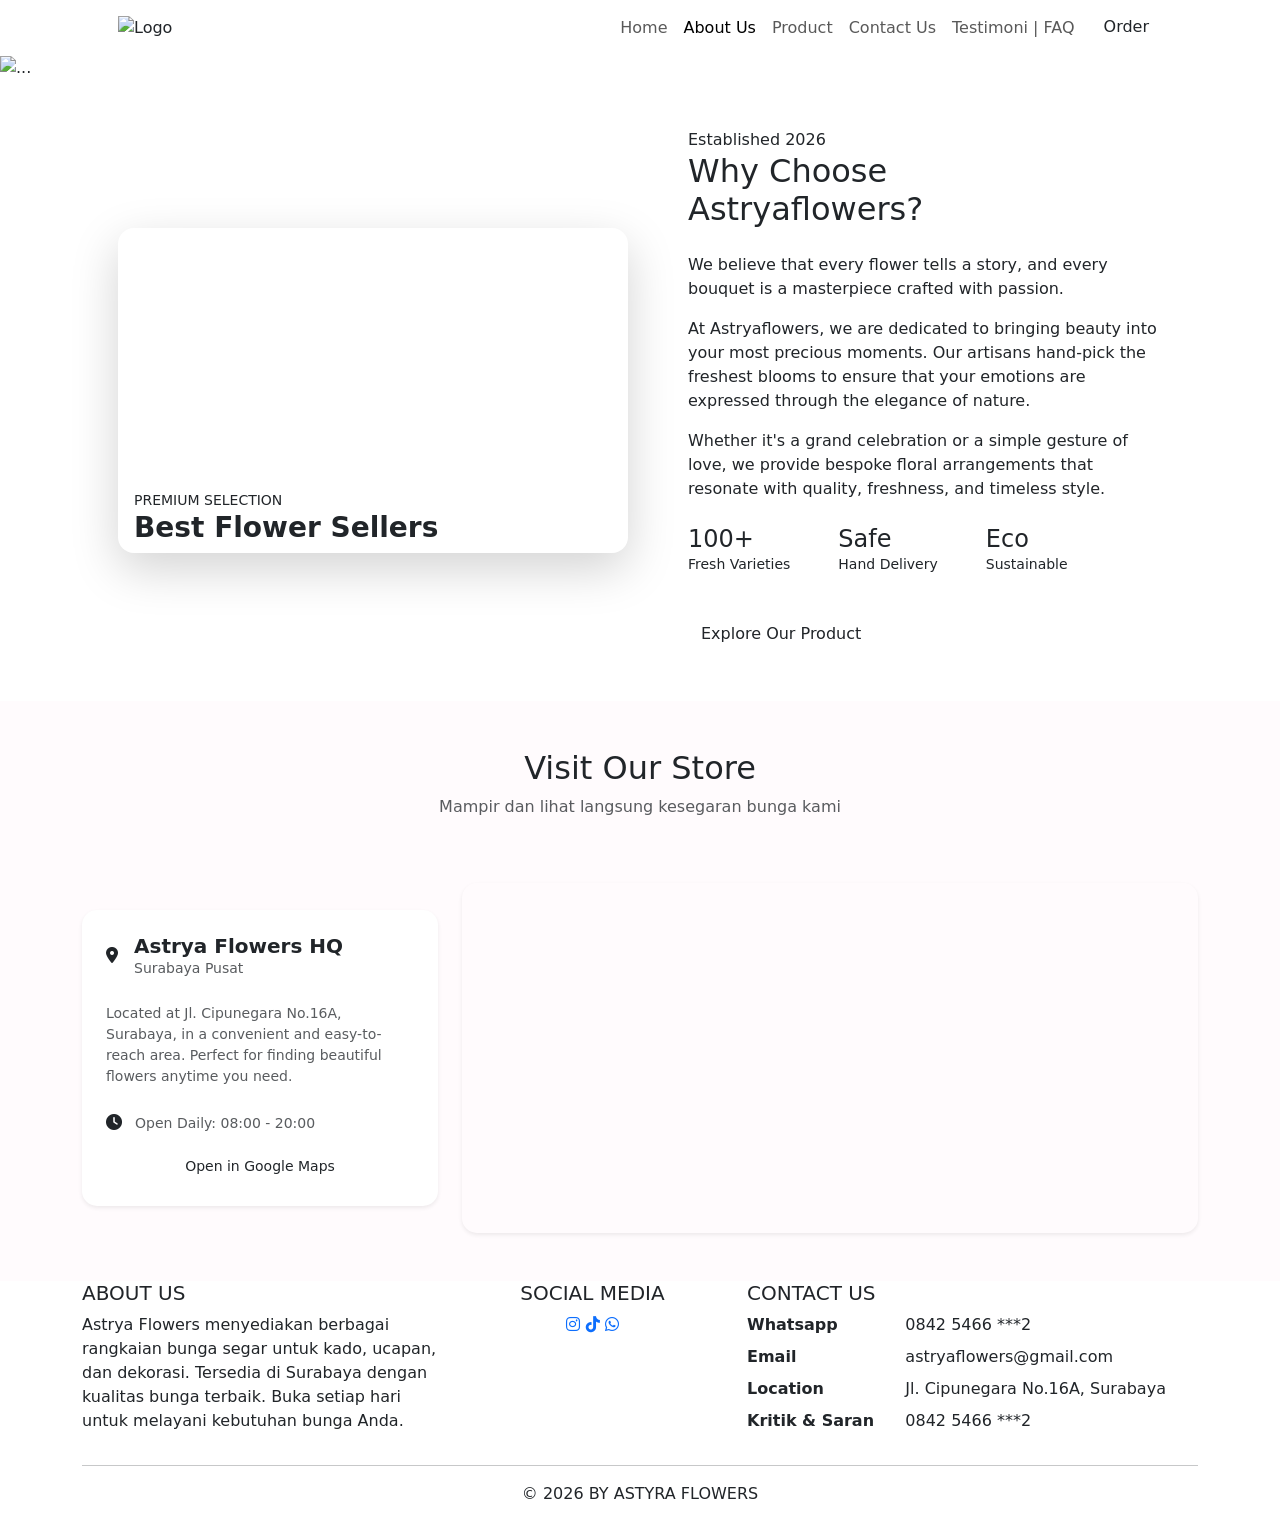
==== menu/aboutus.html @ 5ad3dd06 "Add files via upload" ====
<!doctype html>
<html lang="en">
  <head>
    <meta charset="utf-8" />
    <meta name="viewport" content="width=device-width, initial-scale=1" />
    <title>Tokoh Bunga Si Tasya</title>
    <link
      href="https://cdn.jsdelivr.net/npm/bootstrap@5.3.8/dist/css/bootstrap.min.css"
      rel="stylesheet"
      integrity="sha384-sRIl4kxILFvY47J16cr9ZwB07vP4J8+LH7qKQnuqkuIAvNWLzeN8tE5YBujZqJLB"
      crossorigin="anonymous"
    />
    <link
      rel="stylesheet"
      href="https://cdnjs.cloudflare.com/ajax/libs/font-awesome/6.0.0/css/all.min.css"
    />
    <link
      href="https://fonts.googleapis.com/css2?family=Poppins:ital,wght@0,100;0,200;
0,300;0,400;0,500;0,600;0,700;0,800;0,900;1,100;1,200;1,300;1,400;1,500;1,600;1,700;1,800;1,900&display=swap"
      rel="stylesheet"
    />
    <link rel="preconnect" href="https://fonts.googleapis.com" />
    <link rel="preconnect" href="https://fonts.gstatic.com" crossorigin />
    <link
      href="https://fonts.googleapis.com/css2?family=Manrope:wght@200..800&family=Poppins:ital,wght@0,100;0,
200;0,300;0,400;0,500;0,600;0,700;0,800;0,900;1,100;1,200;1,300;1,400;1,500;1,600;1,700;1,800;1,900&display=swap"
      rel="stylesheet"
    />
    <link rel="stylesheet" href="../assets/css/style.css" />
    <script src="../assets/js/script.js"></script>
  </head>
  <body>
    <nav class="navbar navbar-expand-lg bg-body sticky-top">
      <div class="container-lg px-sm-5">
        <img
          src="../assets/img/logo.png"
          alt="Logo"
          width="130"
          class="d-inline-block align-text-top"
        />
        <button
          class="navbar-toggler"
          type="button"
          data-bs-toggle="collapse"
          data-bs-target="#navbarNav"
        >
          <i class="fas fa-bars"></i>
        </button>
        <div
          class="collapse navbar-collapse justify-content-end"
          id="navbarNav"
        >
          <ul class="navbar-nav">
            <li class="nav-item">
              <a class="nav-link" href="../index.html">Home</a>
            </li>
            <li class="nav-item">
              <a class="nav-link active" aria-current="page" href="aboutus.html"
                >About Us</a
              >
            </li>
            <li class="nav-item">
              <a class="nav-link" href="search.html">Product</a>
            </li>
            <li class="nav-item">
              <a class="nav-link" href="contact.html">Contact Us</a>
            </li>
            <li class="nav-item">
              <a class="nav-link" href="testimoni.html">Testimoni | FAQ</a>
            </li>
            <li class="nav-item ms-2">
              <a
                href="order.html"
                class="btn"
                tabindex="-1"
                role="button"
                aria-disabled="true"
                >Order</a
              >
            </li>
          </ul>
        </div>
      </div>
    </nav>
    <main>
      <div id="carouselExampleCaptions" class="carousel slide">
        <div class="carousel-indicators">
          <button
            type="button"
            data-bs-target="#carouselExampleCaptions"
            data-bs-slide-to="0"
            class="active"
            aria-current="true"
            aria-label="Slide 1"
          ></button>
          <button
            type="button"
            data-bs-target="#carouselExampleCaptions"
            data-bs-slide-to="1"
            aria-label="Slide 2"
          ></button>
          <button
            type="button"
            data-bs-target="#carouselExampleCaptions"
            data-bs-slide-to="2"
            aria-label="Slide 3"
          ></button>
        </div>
        <div class="carousel-inner">
          <div class="carousel-item active">
            <img
              src="../assets/img/imgabout (1).jpg"
              class="d-block w-100 carousel-img"
              alt="..."
            />
            <div class="carousel-caption d-none d-md-block">
              <h5>Beauty in Every Petal</h5>
              <p>
                Discover fresh flower arrangements crafted with love for your
                most special moments.
              </p>
            </div>
          </div>
          <div class="carousel-item">
            <img
              src="../assets/img/imgabout (2).jpg"
              class="d-block w-100 carousel-img"
              alt="..."
            />
            <div class="carousel-caption d-none d-md-block">
              <h5>The Perfect Gift for Your Loved Ones</h5>
              <p>
                From romantic roses to elegant blooms, we help you express every
                feeling through flowers.
              </p>
            </div>
          </div>
          <div class="carousel-item">
            <img
              src="../assets/img/imgabout (3).jpg"
              class="d-block w-100 carousel-img"
              alt="..."
            />
            <div class="carousel-caption d-none d-md-block">
              <h5>Fresh, Elegant, and Full of Life</h5>
              <p>
                Handpicked from the finest gardens and arranged by professional
                florists just for you.
              </p>
            </div>
          </div>
        </div>
        <button
          class="carousel-control-prev"
          type="button"
          data-bs-target="#carouselExampleCaptions"
          data-bs-slide="prev"
        >
          <span class="carousel-control-prev-icon" aria-hidden="true"></span>
          <span class="visually-hidden">Previous</span>
        </button>
        <button
          class="carousel-control-next"
          type="button"
          data-bs-target="#carouselExampleCaptions"
          data-bs-slide="next"
        >
          <span class="carousel-control-next-icon" aria-hidden="true"></span>
          <span class="visually-hidden">Next</span>
        </button>
      </div>
      <div class="aboutus container my-5 px-5">
        <div class="row align-items-center">
          <div class="col-md-6 mb-4 mb-md-0">
            <div
              class="video-container position-relative overflow-hidden rounded-4 shadow-lg"
            >
              <video
                src="../assets/video/video.mp4"
                loop
                autoplay
                muted
                class="w-100"
              ></video>
              <div class="video-overlay-text ms-3">
                <p class="mb-0 small text-uppercase tracking-widest">
                  Premium Selection
                </p>
                <h3 class="fw-bold">Best Flower Sellers</h3>
              </div>
            </div>
          </div>

          <div class="col-md-6 ps-md-5">
            <div class="content-about-us">
              <span class="sub-title">Established 2026</span>
              <h2 class="about-title mb-4">
                Why Choose <br /><span>Astryaflowers?</span>
              </h2>

              <div class="description-box">
                <p class="p-highlight">
                  We believe that every flower tells a story, and every bouquet
                  is a masterpiece crafted with passion.
                </p>
                <p class="p-normal">
                  At Astryaflowers, we are dedicated to bringing beauty into your
                most precious moments. Our artisans hand-pick the freshest
                blooms to ensure that your emotions are expressed through the
                elegance of nature. 
                </p>
                <p class="p-normal">
                  Whether it's a grand celebration or a simple gesture of love,
                  we provide bespoke floral arrangements that resonate with
                  quality, freshness, and timeless style.
                </p>
              </div>

              <div class="about-features d-flex gap-5 my-4">
                <div class="feature-item">
                  <h4 class="m-0">100+</h4>
                  <p class="small">Fresh Varieties</p>
                </div>
                <div class="feature-item">
                  <h4 class="m-0">Safe</h4>
                  <p class="small">Hand Delivery</p>
                </div>
                <div class="feature-item">
                  <h4 class="m-0">Eco</h4>
                  <p class="small">Sustainable</p>
                </div>
              </div>
              <a href="#" class="btn btn-about">Explore Our Product</a>
            </div>
          </div>
        </div>
      </div>
      <section class="location-section py-5" style="background-color: #fffbfd">
        <div class="container">
          <div class="row text-center mb-5">
            <h2 class="title-pink">Visit Our <span>Store</span></h2>
            <p class="text-muted">
              Mampir dan lihat langsung kesegaran bunga kami
            </p>
          </div>

          <div class="row g-4 align-items-center">
            <div class="col-lg-4">
              <div
                class="address-card p-4 shadow-sm bg-white"
                style="border-radius: 15px"
              >
                <div class="d-flex align-items-center mb-4">
                  <div class="icon-circle-lg">
                    <i class="fa-solid fa-location-dot"></i>
                  </div>
                  <div class="ms-3">
                    <h5 class="fw-bold mb-0">Astrya Flowers HQ</h5>
                    <p class="text-muted mb-0 small">Surabaya Pusat</p>
                  </div>
                </div>
                <p class="text-muted mb-4 small line-height-lg">
                  Located at Jl. Cipunegara No.16A, Surabaya, in a convenient
                  and easy-to-reach area. Perfect for finding beautiful flowers
                  anytime you need.
                </p>
                <div class="mb-3">
                  <i class="fa-solid fa-clock text-pink me-2"></i>
                  <span class="small text-muted"
                    >Open Daily: 08:00 - 20:00</span
                  >
                </div>
                <a
                  href="https://maps.app.goo.gl/qpwp1xAPnHwEZKLU6"
                  target="_blank"
                  class="btn btn-pink-outline btn-sm w-100"
                >
                  Open in Google Maps
                </a>
              </div>
            </div>

            <div class="col-lg-8">
              <div
                class="map-container shadow-sm overflow-hidden"
                style="border-radius: 15px; height: 350px"
              >
                <iframe
                  src="https://www.google.com/maps/embed?pb=!1m18!1m12!1m3!1d3957.1814268337307!2d112.78631322476122!3d-7.333511342674912!2m3!1f0!2f0!3f0!3m2!1i1024!2i768!4f13.1!3m3!1m2!1s0x2dd7fab87edcad15%3A0x9bb91f4c0676c64e!2sUniversitas%20Pembangunan%20Nasional%2C%20Surabaya%2C%20Jawa%20Timur!5e0!3m2!1sid!2sid!4v1776509531746!5m2!1sid!2sid"
                  width="100%"
                  height="100%"
                  style="border: 0"
                  allowfullscreen=""
                  loading="lazy"
                  referrerpolicy="no-referrer-when-downgrade"
                ></iframe>
              </div>
            </div>
          </div>
        </div>
      </section>
    </main>
    <footer class="footer-section">
      <div class="container">
        <div class="row gy-4">
          <div class="col-lg-4 col-md-6">
            <h5 class="footer-title">ABOUT US</h5>
            <p class="footer-text">
              Astrya Flowers menyediakan berbagai rangkaian bunga segar untuk
              kado, ucapan, dan dekorasi. Tersedia di Surabaya dengan kualitas
              bunga terbaik. Buka setiap hari untuk melayani kebutuhan bunga
              Anda.
            </p>
          </div>

          <div class="col-lg-3 col-md-6 text-lg-center">
            <h5 class="footer-title">SOCIAL MEDIA</h5>
            <div class="social-icons">
              <a href="#"><i class="fa-brands fa-instagram"></i></a>
              <a href="#"><i class="fa-brands fa-tiktok"></i></a>
              <a href="#"><i class="fa-brands fa-whatsapp"></i></a>
            </div>
          </div>

          <div class="col-lg-5 col-md-12">
            <h5 class="footer-title">CONTACT US</h5>
            <div class="contact-info">
              <div class="row mb-2">
                <div class="col-4 fw-bold label-color">Whatsapp</div>
                <div class="col-8 footer-text">0842 5466 ***2</div>
              </div>
              <div class="row mb-2">
                <div class="col-4 fw-bold label-color">Email</div>
                <div class="col-8 footer-text">astryaflowers@gmail.com</div>
              </div>
              <div class="row mb-2">
                <div class="col-4 fw-bold label-color">Location</div>
                <div class="col-8 footer-text">Jl. Cipunegara No.16A, Surabaya</div>
              </div>
              <div class="row">
                <div class="col-4 fw-bold label-color">Kritik & Saran</div>
                <div class="col-8 footer-text">0842 5466 ***2</div>
              </div>
            </div>
          </div>
        </div>

        <div class="footer-bottom text-center">
          <hr class="footer-hr" />
          <p>&copy; 2026 BY ASTYRA FLOWERS</p>
        </div>
      </div>
    </footer>

    <script src="../assets/js/script.js"></script>
    <script
      src="https://cdn.jsdelivr.net/npm/bootstrap@5.3.8/dist/js/bootstrap.bundle.min.js"
      integrity="sha384-FKyoEForCGlyvwx9Hj09JcYn3nv7wiPVlz7YYwJrWVcXK/BmnVDxM+D2scQbITxI"
      crossorigin="anonymous"
    ></script>
  </body>
</html>
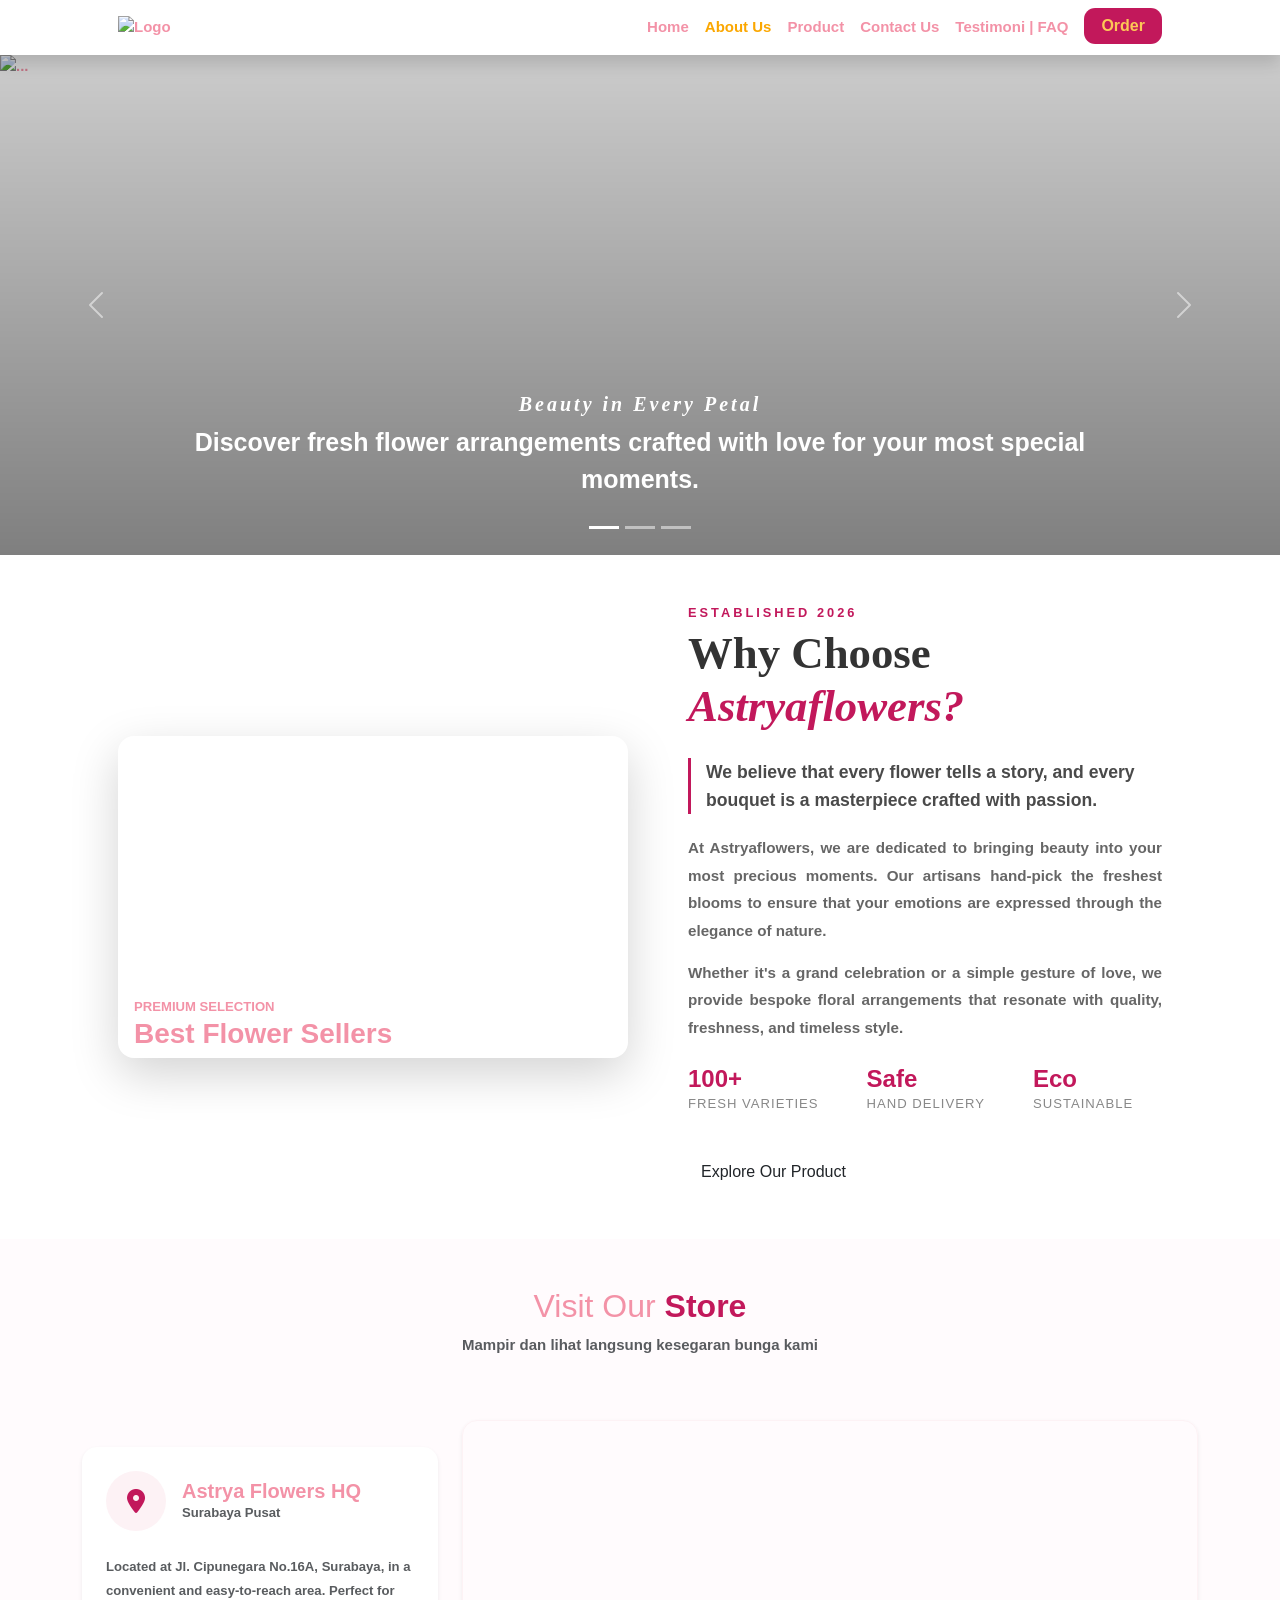
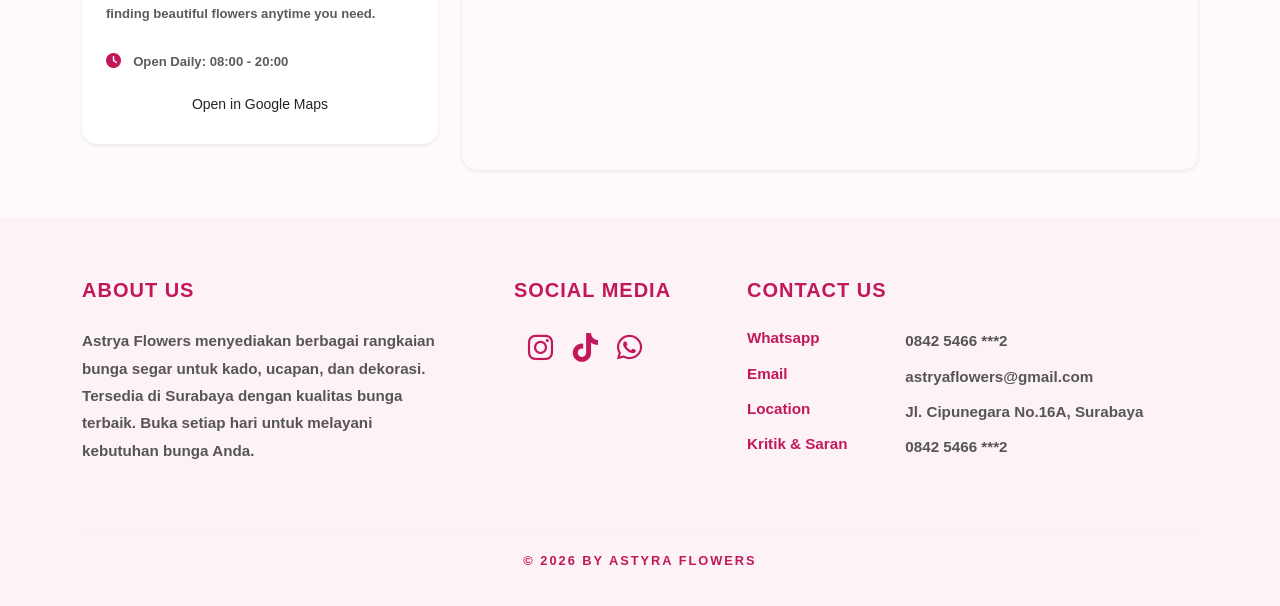
==== commit e8d8c3f6: "Update aboutus.html" ====
--- a/menu/aboutus.html
+++ b/menu/aboutus.html
@@ -3,7 +3,7 @@
   <head>
     <meta charset="utf-8" />
     <meta name="viewport" content="width=device-width, initial-scale=1" />
-    <title>Tokoh Bunga Si Tasya</title>
+    <title>syaasstore</title>
     <link
       href="https://cdn.jsdelivr.net/npm/bootstrap@5.3.8/dist/css/bootstrap.min.css"
       rel="stylesheet"
@@ -26,14 +26,14 @@
 200;0,300;0,400;0,500;0,600;0,700;0,800;0,900;1,100;1,200;1,300;1,400;1,500;1,600;1,700;1,800;1,900&display=swap"
       rel="stylesheet"
     />
-    <link rel="stylesheet" href="../assets/css/style.css" />
-    <script src="../assets/js/script.js"></script>
+    <link rel="stylesheet" href="../css/style.css" />
+    <script src="../js/script.js"></script>
   </head>
   <body>
     <nav class="navbar navbar-expand-lg bg-body sticky-top">
       <div class="container-lg px-sm-5">
         <img
-          src="../assets/img/logo.png"
+          src="../img/logo.png"
           alt="Logo"
           width="130"
           class="d-inline-block align-text-top"
@@ -109,7 +109,7 @@
         <div class="carousel-inner">
           <div class="carousel-item active">
             <img
-              src="../assets/img/imgabout (1).jpg"
+              src="../img/imgabout (1).jpg"
               class="d-block w-100 carousel-img"
               alt="..."
             />
@@ -123,7 +123,7 @@
           </div>
           <div class="carousel-item">
             <img
-              src="../assets/img/imgabout (2).jpg"
+              src="../img/imgabout (2).jpg"
               class="d-block w-100 carousel-img"
               alt="..."
             />
@@ -137,7 +137,7 @@
           </div>
           <div class="carousel-item">
             <img
-              src="../assets/img/imgabout (3).jpg"
+              src="../img/imgabout (3).jpg"
               class="d-block w-100 carousel-img"
               alt="..."
             />
@@ -176,7 +176,7 @@
               class="video-container position-relative overflow-hidden rounded-4 shadow-lg"
             >
               <video
-                src="../assets/video/video.mp4"
+                src="../video/video.mp4"
                 loop
                 autoplay
                 muted
@@ -352,7 +352,7 @@
       </div>
     </footer>
 
-    <script src="../assets/js/script.js"></script>
+    <script src="../js/script.js"></script>
     <script
       src="https://cdn.jsdelivr.net/npm/bootstrap@5.3.8/dist/js/bootstrap.bundle.min.js"
       integrity="sha384-FKyoEForCGlyvwx9Hj09JcYn3nv7wiPVlz7YYwJrWVcXK/BmnVDxM+D2scQbITxI"
--- a/css/style.css
+++ b/css/style.css
@@ -0,0 +1,889 @@
+:root {
+  --primary-text: "poppins", sans-serif;
+  --secondary-text: "manrope", sans-serif;
+  --pink: #f392a7;
+  --black: #000000;
+  --white: #ffffff;
+  --yellow: #fdc856;
+  --maroon: #c2185b;
+  --yellow1: #fba700;
+  --regular: 400;
+  --semibold: 600;
+  --bold: 700;
+  --shadow-soft: 0 0.3rem 0.5rem rgba(0, 0, 0, 0.1);
+  --shadow-medium: 0 8px 16px rgba(0, 0, 0, 0.15);
+  --radius-pill: 5rem;
+  --radius-soft: 5px;
+}
+body {
+  font-family: var(--primary-text);
+  font-weight: var(--semibold);
+  color: var(--pink) !important;
+  font-size: 15px;
+}
+
+.navbar {
+  box-shadow: var(--shadow-medium);
+}
+.navbar-nav .nav-item a {
+  color: var(--pink);
+  transition: color 0.2s;
+}
+.navbar-nav .nav-item a:hover {
+  color: var(--yellow1);
+}
+.navbar-nav .nav-item .active {
+  color: var(--yellow1);
+}
+.navbar-nav .nav-item .btn {
+  font-weight: var(--bold);
+  padding: 0.3rem 1rem;
+  border-radius: 0.7rem;
+  background-color: var(--maroon);
+  color: var(--yellow);
+  transition:
+    color 0.2s,
+    background-color 0.2s;
+}
+.navbar-nav .nav-item .btn:hover {
+  color: var(--white);
+  background-color: var(--pink);
+}
+.navbar-toggler {
+  border: none;
+  color: var(--pink);
+}
+
+.navbar-toggler:focus {
+  outline: none;
+  box-shadow: none;
+}
+.content-left h1 {
+  font-size: 50px;
+  font-family: var(--primary-text);
+}
+.content-left-text span {
+  color: var(--maroon);
+  font-weight: var(--bold);
+}
+.content-left p {
+  font-weight: var(--regular);
+  font-family: var(--secondary-text);
+}
+.content-left .btn {
+  background-color: var(--yellow);
+  padding: 0.8rem 2rem;
+  border-radius: 5rem;
+  font-size: 20px;
+  box-shadow: 0 8px 16px rgba(0, 0, 0, 0.1);
+}
+.content-left .btn a {
+  text-decoration: none;
+  color: var(--white);
+  font-weight: var(--bold);
+}
+.content-left .btn:hover {
+  background-color: var(--yellow1);
+}
+
+.content-right-img {
+  width: 100%;
+
+  -webkit-mask-image: linear-gradient(to bottom, black 50%, transparent 100%);
+  mask-image: linear-gradient(to bottom, black 50%, transparent 100%);
+
+  -webkit-mask-repeat: no-repeat;
+  mask-repeat: no-repeat;
+
+  -webkit-mask-size: 100% 100%;
+  mask-size: 100% 100%;
+}
+
+.content2 .content2-top {
+  border-radius: 15px;
+  padding: 1rem;
+  background: #fdf2f5;
+}
+.content2 .heading {
+  font-family: var(--primary-text);
+  font-weight: var(--bold);
+  font-size: 35px;
+  color: var(--maroon);
+  margin: 0;
+}
+.content2 span {
+  color: var(--pink);
+  margin: 0;
+}
+.content2 .content2-top .btn {
+  font-weight: var(--bold);
+  padding: 0.3rem 1rem;
+  border-radius: 0.7rem;
+  background-color: var(--yellow1);
+  color: var(--white);
+  transition:
+    color 0.2s,
+    background-color 0.2s;
+}
+.content2 .content2-top .btn:hover {
+  color: var(--white);
+  background-color: var(--pink);
+}
+.content2 .center .search-btn {
+  background: var(--pink);
+  border: none;
+  padding: 11px 16px;
+  border-radius: 10%;
+  color: var(--white);
+}
+.content2 .center .form-control {
+  border: 2px solid #f5dde2;
+  border-radius: 25px 0 0 25px;
+  box-shadow: 0 2px 4px rgba(0, 0, 0, 0.15);
+}
+.content2 .center .form-control:focus {
+  box-shadow:
+    0 0 10px pink,
+    0 0 20px pink;
+  border: 2px solid var(--pink);
+}
+.content2-main .card {
+  border: none;
+}
+
+.content2-main .img-wrapper {
+  width: 100%;
+  height: 300px;
+  overflow: hidden;
+  border-radius: 1.7rem;
+  box-shadow: var(--shadow-medium);
+}
+
+.content2-main .img-wrapper img {
+  width: 100%;
+  height: 100%;
+  object-fit: cover;
+  transition: transform 0.4s ease;
+}
+.content2-main .img-wrapper:hover img {
+  transform: scale(1.1);
+}
+
+.content2-main .card-footer {
+  width: 100%;
+  box-shadow:
+    0 0 5px pink,
+    0 0 7px pink;
+  border-radius: 2rem;
+  background: var(--white);
+  color: var(--marron) !important;
+  padding: 8px 13px;
+  transition:
+    background 0.3s,
+    color 0.3s;
+}
+
+.content2-main .card-footer i {
+  color: var(--pink);
+}
+
+.content2-main .card-footer:hover {
+  width: 100%;
+  box-shadow:
+    0 0 5px rgb(159, 149, 151),
+    0 0 7px rgb(148, 132, 134);
+  border-radius: 2rem;
+  background: var(--maroon);
+  color: var(--pink);
+  padding: 8px 13px;
+}
+.content2-main .card-body .text-start {
+  font-weight: var(--bold);
+  font-size: 20px;
+  color: var(--pink);
+}
+.content2-main .card-body .text-harga {
+  font-weight: var(--semibold);
+  font-size: 20px;
+  color: var(--maroon);
+}
+
+.badge-custom {
+  display: inline-block;
+  font-weight: var(--bold);
+  font-size: 20px;
+  background: var(--yellow1);
+  color: #fff !important;
+  padding: 5px 12px;
+  border-radius: 10px;
+  transition: background 0.2s;
+}
+
+.badge-custom:hover {
+  background: var(--pink);
+}
+
+.content2-main {
+  position: relative;
+}
+
+.btn-slider {
+  position: absolute;
+  top: 50%;
+  transform: translateY(-50%);
+  z-index: 999;
+  background: white;
+  color: #333;
+  border: none;
+  box-shadow: 0 4px 10px rgba(0, 0, 0, 0.2);
+  width: 45px;
+  height: 45px;
+  border-radius: 50%;
+  display: flex;
+  align-items: center;
+  justify-content: center;
+  cursor: pointer;
+  transition: all 0.3s ease;
+}
+
+.btn-slider.prev {
+  left: 10px;
+}
+
+.btn-slider.next {
+  right: 10px;
+}
+
+.btn-slider:hover {
+  background: var(--maroon);
+  color: white;
+}
+
+.content3 .row {
+  display: flex;
+  align-items: center;
+  justify-content: center;
+  gap: 2rem;
+  font-family: var(--primary-text);
+  flex-wrap: wrap;
+}
+.content3 .row .video-container {
+  flex: 1 1 30rem;
+  position: relative;
+  width: 100%;
+}
+.content3 .row .video-container h3 {
+  position: absolute;
+  top: 50%;
+  left: 0;
+  transform: translateY(-50%);
+  font-size: clamp(1.5rem, 5vw, 3rem);
+  background: var(--white);
+  width: 100%;
+  padding: 1rem;
+  text-align: center;
+  mix-blend-mode: screen;
+  margin: 0;
+}
+.content3 .row .video-container video {
+  width: 100%;
+  border: 0.8rem solid white; 
+  border-radius: 0.5rem;
+  box-shadow: 0 0.5rem 1rem rgba(0, 0, 0, 0.1);
+  object-fit: cover;
+}
+.content3 .row .content-about-us {
+  flex: 1 1 30rem;
+  padding: 1rem;
+}
+
+.content3 .row .content-about-us h3 {
+  font-size: 25px;
+  color: var(--yellow1);
+  font-weight: var(--bold);
+}
+.content3 .row .content-about-us p {
+  font-size: 20px;
+  color: #4a4a4a;
+  font-family: var(--secondary-text);
+  line-height: 1.5;
+  font-weight: var(--regular);
+}
+
+.content3 .row .content-about-us .btn {
+  font-weight: var(--bold);
+  padding: 0.3rem 1rem;
+  border-radius: 0.7rem;
+  background-color: var(--yellow1);
+  color: var(--white);
+  transition:
+    color 0.2s,
+    background-color 0.2s;
+}
+
+.content3 .row .content-about-us .btn:hover {
+  color: var(--white);
+  background-color: var(--pink);
+}
+
+.footer-section {
+  background-color: #fdf2f5;
+  padding: 60px 0 20px;
+  color: #4a4a4a;
+  font-size: 0.95rem;
+}
+
+.footer-title {
+  color: var(--maroon);
+  font-weight: 700;
+  margin-bottom: 25px;
+  letter-spacing: 1px;
+}
+
+.footer-text {
+  line-height: 1.8;
+  color: #555;
+}
+
+.label-color {
+  color: var(--maroon);
+}
+
+.social-icons a {
+  font-size: 1.8rem;
+  color: var(--maroon);
+  margin-right: 15px;
+  transition: 0.3s;
+}
+
+.social-icons a:hover {
+  opacity: 0.7;
+}
+
+.footer-bottom {
+  margin-top: 50px;
+  text-transform: uppercase;
+  font-size: 0.8rem;
+  letter-spacing: 2px;
+  color: var(--maroon);
+}
+
+.footer-hr {
+  border-top: 1px solid #e0e0e0;
+  margin-bottom: 20px;
+}
+.catalog .title {
+  font-size: 70px;
+  font-weight: var(--bold);
+  color: var(--maroon);
+  line-height: 1.2;
+}
+.catalog .title span {
+  font-family: "Playfair Display", serif;
+  font-weight: var(--bold);
+  font-style: italic;
+  color: var(--yellow1);
+}
+.catalog1 .search-btn {
+  background: var(--pink);
+  border: none;
+  padding: 8px 13px;
+  border-radius: 10%;
+  color: var(--white);
+}
+.catalog1 .form-control {
+  border: 2px solid #f5dde2;
+  border-radius: 25px 0 0 25px;
+  box-shadow: 0 2px 4px rgba(0, 0, 0, 0.15);
+}
+.catalog1 .form-control:focus {
+  box-shadow:
+    0 0 10px pink,
+    0 0 20px pink;
+  border: 2px solid var(--pink);
+}
+.img-wrapper {
+  overflow: hidden;
+  border-radius: 10px;
+}
+.card-overlay {
+  position: absolute;
+  top: 0;
+  left: 0;
+  width: 100%;
+  height: 100%;
+  display: flex;
+  align-items: center;
+  justify-content: center;
+  transition: 0.3s;
+}
+
+.overlay-content {
+  background: rgba(255, 255, 255, 0.9);
+  padding: 10px 20px;
+  border-radius: 50px;
+  text-align: center;
+  color: var(--maroon);
+  box-shadow: 0 4px 15px rgba(0, 0, 0, 0.1);
+  min-width: 120px;
+  border: 1px solid rgba(255, 255, 255, 0.3);
+}
+
+.overlay-content h6 {
+  font-weight: 700;
+  font-size: 0.9rem;
+  margin-bottom: 0;
+}
+
+.overlay-content a {
+  font-size: 0.75rem;
+  color: #666;
+  display: block;
+  text-decoration: none;
+}
+
+.img-wrapper:hover .overlay-content {
+  transform: scale(1.1);
+  background: #ffffff;
+  transition: 0.3s;
+}
+
+.carousel-item::after {
+  content: "";
+  position: absolute;
+  top: 0;
+  left: 0;
+  width: 100%;
+  height: 100%;
+  background: linear-gradient(rgba(0, 0, 0, 0.2), rgba(0, 0, 0, 0.5));
+  z-index: 1;
+}
+
+.carousel-img {
+  height: 500px;
+  object-fit: cover;
+}
+.carousel-caption {
+  font-size: 25px;
+  text-shadow: 1px rgba(0, 0, 0, 0.1);
+  z-index: 2;
+}
+.carousel-caption h5 {
+  font-family: "Playfair Display", serif;
+  font-style: italic;
+  letter-spacing: 3px;
+  font-weight: var(--semibold);
+}
+
+.sub-title {
+  color: var(--maroon);
+  font-weight: 600;
+  text-transform: uppercase;
+  letter-spacing: 3px;
+  font-size: 0.8rem;
+  display: block;
+  margin-bottom: 5px;
+}
+
+.about-title {
+  font-family: "Playfair Display", serif;
+  font-size: 2.8rem;
+  font-weight: 800;
+  line-height: 1.2;
+  color: #333;
+}
+
+.about-title span {
+  color: var(--maroon);
+  font-style: italic;
+}
+
+.p-highlight {
+  font-size: 1.1rem;
+  font-weight: 600;
+  color: #4a4a4a;
+  line-height: 1.6;
+  margin-bottom: 20px;
+  border-left: 3px solid var(--maroon);
+  padding-left: 15px;
+}
+
+.p-normal {
+  font-size: 0.95rem;
+  color: #666;
+  line-height: 1.8;
+  text-align: justify;
+  margin-bottom: 15px;
+}
+
+.feature-item h4 {
+  color: var(--maroon);
+  font-weight: 800;
+}
+
+.feature-item p {
+  text-transform: uppercase;
+  letter-spacing: 1px;
+  font-weight: 500;
+  color: #888;
+}
+.btn-filter {
+  border: 2px solid var(--maroon);
+  background: transparent;
+  color: var(--maroon);
+  border-radius: 50px;
+  padding: 8px 25px;
+  font-weight: 600;
+  transition: 0.3s;
+}
+
+.btn-filter:hover,
+.btn-filter.active {
+  background: var(--maroon);
+  color: white;
+}
+
+.product-item {
+  transition:
+    transform 0.4s ease,
+    opacity 0.4s ease;
+}
+
+.product-item.hide {
+  display: none;
+}
+
+.contactus .title {
+  font-size: 70px;
+  font-weight: var(--bold);
+  color: var(--maroon);
+  line-height: 1.2;
+}
+.contactus .title span {
+  font-family: "Playfair Display", serif;
+  font-weight: var(--bold);
+  font-style: italic;
+  color: var(--yellow1);
+}
+.contact-content .contact-box {
+  background: var(--maroon);
+  padding: 2rem 1rem;
+  color: var(--white);
+  text-align: center;
+  border-radius: 15px;
+  display: flex;
+  flex-direction: column;
+  align-items: center;
+  justify-content: center;
+  gap: 10px;
+  transition: all 0.3s ease;
+  cursor: pointer;
+  height: 100%;
+  box-shadow: 0 5px 15px rgba(194, 24, 91, 0.2);
+}
+
+.contact-content .contact-box:hover {
+  transform: translateY(-8px);
+  background: #880e4f;
+  box-shadow: 0 10px 25px rgba(194, 24, 91, 0.4);
+}
+
+.contact-content .contact-box i {
+  font-size: 2rem;
+  margin-bottom: 5px;
+}
+
+.contact-content .contact-box span {
+  font-weight: 600;
+  text-transform: uppercase;
+  letter-spacing: 1px;
+  font-size: 0.9rem;
+}
+
+.title-contact {
+  color: #4a4a4a;
+  font-weight: 800;
+  text-transform: uppercase;
+}
+.title-contact span {
+  color: var(--maroon);
+}
+
+.icon-box {
+  width: 45px;
+  height: 45px;
+  background-color: #fdf2f5;
+  color: var(--maroon);
+  border-radius: 12px;
+  display: flex;
+  align-items: center;
+  justify-content: center;
+  font-size: 1.2rem;
+}
+
+.contact-card-form {
+  background: #ffffff;
+  border-radius: 20px;
+  box-shadow: 0 15px 35px rgba(194, 24, 91, 0.08);
+  border: 1px solid #fdf2f5;
+}
+
+.custom-input {
+  background-color: #fdf2f5;
+  border: 1px solid transparent;
+  border-radius: 10px;
+  padding: 12px 15px;
+  transition: 0.3s;
+}
+
+.custom-input:focus {
+  background-color: #fff;
+  border-color: var(--maroon);
+  box-shadow: 0 0 0 0.25rem rgba(194, 24, 91, 0.1);
+  outline: none;
+}
+
+.btn-send {
+  background-color: var(--maroon);
+  color: white;
+  font-weight: 700;
+  padding: 12px;
+  border-radius: 10px;
+  border: none;
+  transition: 0.3s;
+}
+
+.btn-send:hover {
+  background-color: #880e4f;
+  transform: translateY(-2px);
+  box-shadow: 0 5px 15px rgba(194, 24, 91, 0.3);
+  color: white;
+}
+
+.card-input-pink {
+  background: white;
+  border-radius: 20px;
+  border: 1px solid #fce4ec;
+}
+
+.title-pink span {
+  color: var(--maroon);
+  font-weight: 800;
+}
+
+.custom-input {
+  background-color: #fff9fb;
+  border: 1px solid #f8bbd0;
+}
+
+.btn-pink {
+  background-color: var(--maroon);
+  color: white;
+  font-weight: 700;
+  border-radius: 10px;
+  transition: 0.3s;
+}
+
+.btn-pink:hover {
+  background-color: #880e4f;
+  color: white;
+}
+
+.icon-circle-lg {
+  width: 60px;
+  height: 60px;
+  background: #fdf2f5;
+  color: var(--maroon);
+  border-radius: 50%;
+  display: flex;
+  align-items: center;
+  justify-content: center;
+  font-size: 1.5rem;
+}
+
+.text-pink {
+  color: var(--maroon);
+}
+.line-height-lg {
+  line-height: 1.8;
+}
+
+.map-container {
+  border: 1px solid #fdf2f5;
+}
+
+.custom-pill {
+  color: var(--maroon) !important;
+  font-weight: 600;
+}
+
+.custom-pill.active {
+  background-color: var(--maroon) !important;
+  color: white !important;
+}
+
+.feedback-card {
+  background: white;
+  padding: 15px;
+  border-radius: 15px;
+  margin-bottom: 15px;
+  border-left: 5px solid var(--maroon);
+  box-shadow: 0 4px 10px rgba(0, 0, 0, 0.05);
+  animation: fadeIn 0.5s ease;
+}
+
+.form-control,
+.form-select {
+  border: 1px solid #f8bbd0;
+  border-radius: 10px;
+  padding: 12px;
+}
+
+.form-control:focus,
+.form-select:focus {
+  border-color: var(--maroon);
+  box-shadow: 0 0 0 0.25rem rgba(194, 24, 91, 0.1);
+}
+
+.form-label {
+  color: #444;
+  font-size: 0.9rem;
+  margin-bottom: 5px;
+}
+.content4 {
+  border-radius: 15px;
+  padding: 1rem;
+  background: #fdf2f5;
+}
+
+.content4 .heading {
+  font-family: var(--primary-text);
+  font-weight: var(--bold);
+  font-size: 35px;
+  color: var(--maroon);
+  margin: 0;
+}
+.content4 span {
+  color: var(--pink);
+  margin: 0;
+}
+.content4 .right .btn {
+  font-weight: var(--bold);
+  padding: 0.3rem 1rem;
+  border-radius: 0.7rem;
+  background-color: var(--yellow1);
+  color: var(--white);
+  transition:
+    color 0.2s,
+    background-color 0.2s;
+}
+.content4 .right .btn:hover {
+  color: var(--white);
+  background-color: var(--pink);
+}
+
+@keyframes fadeIn {
+  from {
+    opacity: 0;
+    transform: translateY(10px);
+  }
+  to {
+    opacity: 1;
+    transform: translateY(0);
+  }
+}
+
+@media screen and (max-width: 768px) {
+  .btn-slider {
+    width: 35px;
+    height: 35px;
+    font-size: 14px;
+  }
+  .footer-section {
+    text-align: left;
+  }
+
+  .footer-title {
+    margin-bottom: 15px;
+    margin-top: 10px;
+  }
+
+  .social-icons {
+    margin-bottom: 20px;
+  }
+
+  .contact-info .row .col-4 {
+    width: 100%;
+  }
+  .contact-info .row .col-8 {
+    width: 100%;
+    margin-bottom: 10px;
+  }
+  .about-title {
+    font-size: 2rem;
+  }
+  .p-highlight {
+    font-size: 1rem;
+  }
+
+  .content3 .row {
+    gap: 1.5rem;
+    text-align: center; 
+  }
+
+  .content3 .row .video-container video {
+    border: 0.5rem solid white; 
+  }
+  
+  .content3 .row .content-about-us p {
+    font-size: 16px;
+  }
+
+}
+
+@media (max-width: 576px) {
+  .content2-main .img-wrapper {
+    height: 150px;
+  }
+
+  .content2-main .card-footer {
+    padding: 4px 7px;
+  }
+  .content2-main .card-footer:hover {
+    padding: 4px 7px;
+  }
+  .content2-main .card-body .text-start {
+    font-size: 15px;
+  }
+  .content2-main .card-body .text-harga {
+    font-size: 15px;
+  }
+
+  .badge-custom {
+    font-size: 10px;
+    padding: 3px 6px;
+  }
+  .catalog .title {
+    font-size: 50px;
+  }
+}
+
+@media (max-width: 991px) {
+  .map-container {
+    height: 250px;
+  }
+  .contact-info-content {
+    text-align: center;
+    margin-bottom: 30px;
+  }
+  .info-item {
+    justify-content: center;
+  }
+  .content-left h1 {
+    font-size: 30px;
+    text-align: center;
+  }
+  .content-left .btn {
+    padding: none;
+  }
+}
